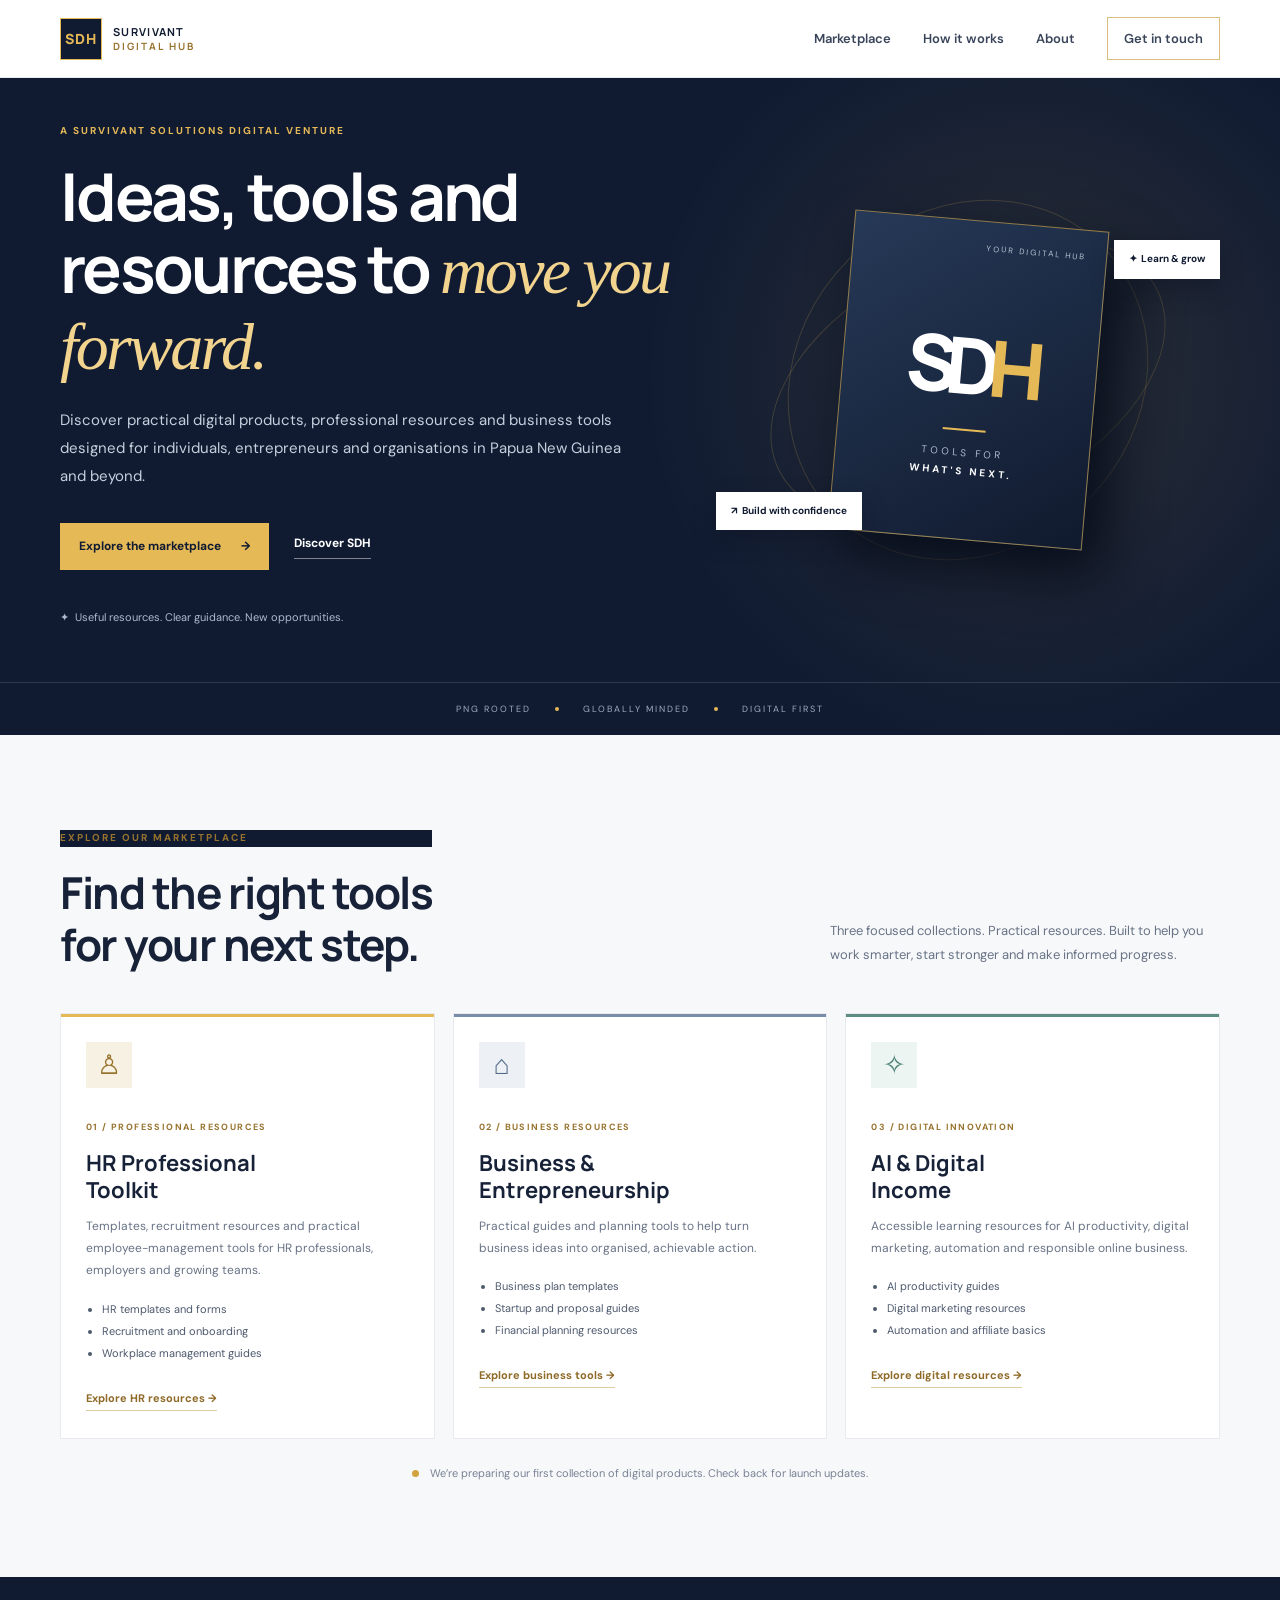
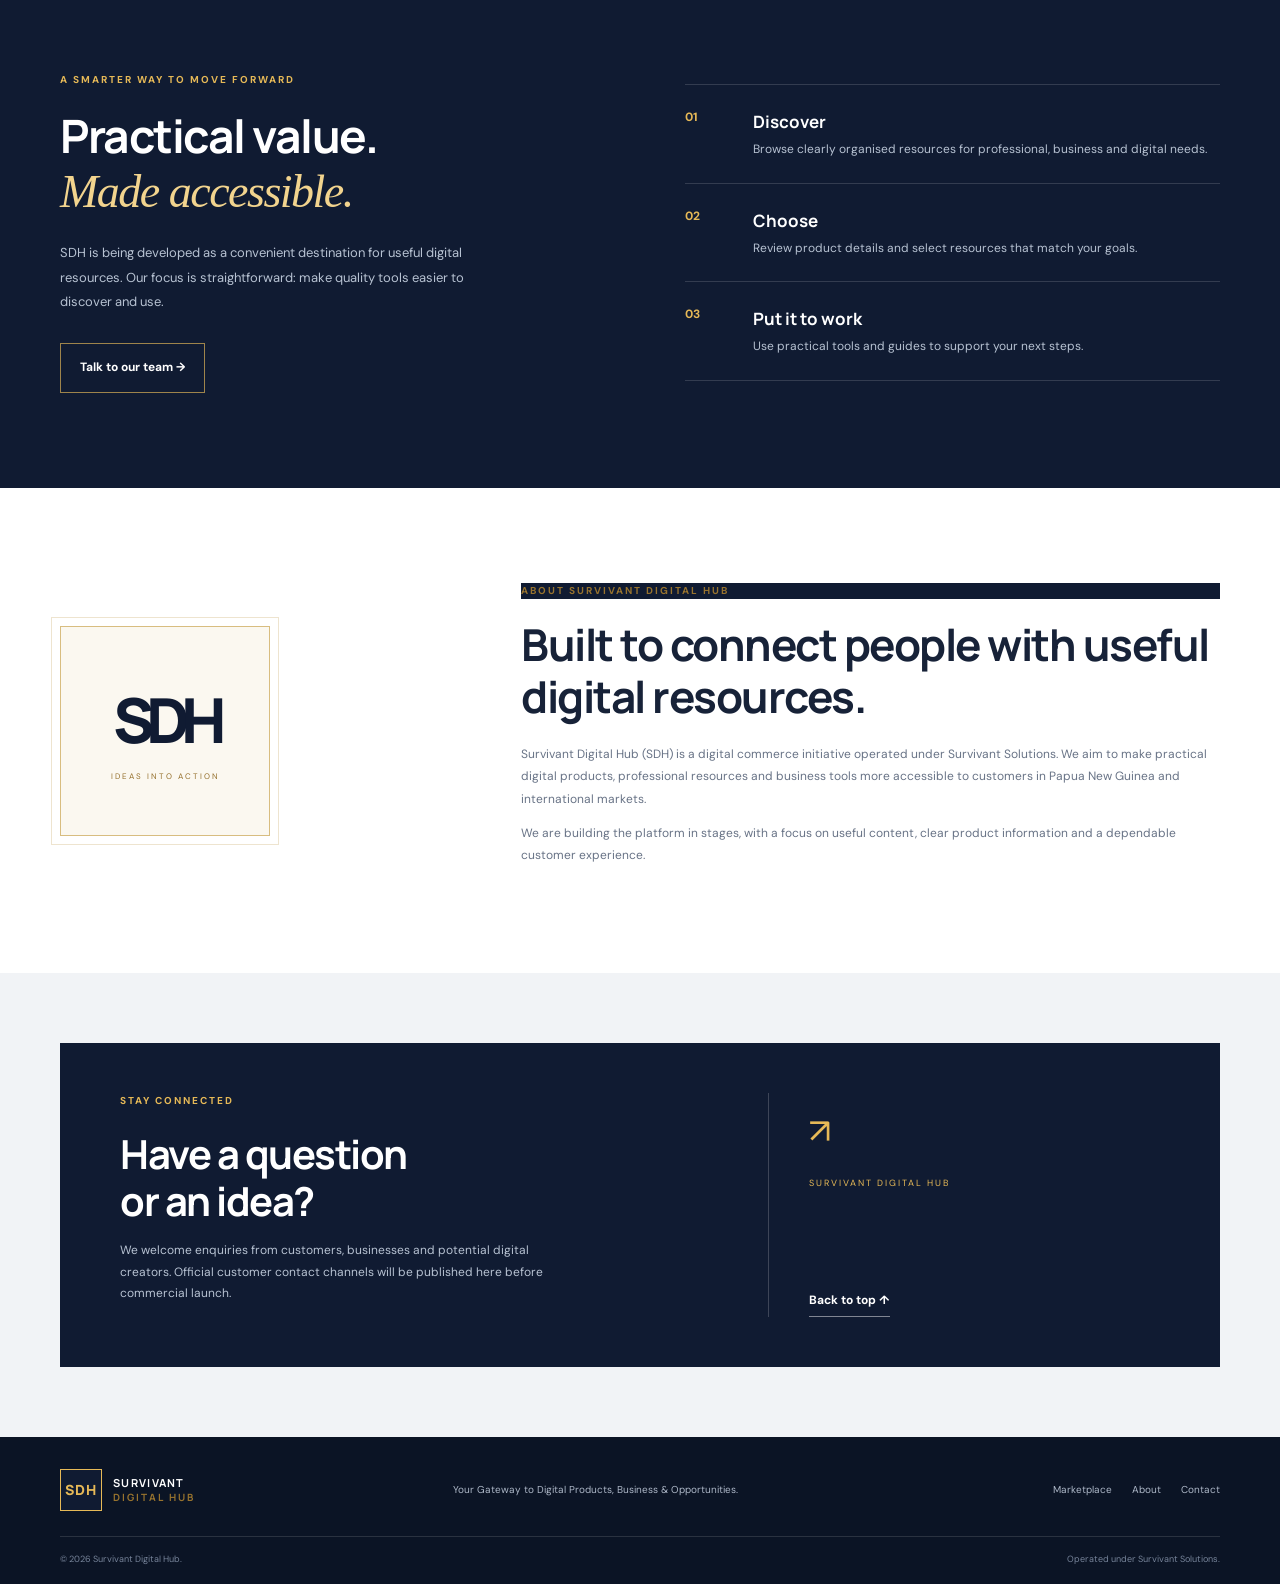
==== index.html @ eb714f16 "Add files via upload" ====
<!doctype html>
<html lang="en">
<head>
<meta charset="utf-8"><meta name="viewport" content="width=device-width, initial-scale=1"><meta name="theme-color" content="#101b32"><meta name="description" content="Survivant Digital Hub — practical digital products, professional resources and business tools for Papua New Guinea and beyond."><title>Survivant Digital Hub | Digital Products, Business & Opportunities</title><link rel="icon" href="favicon.svg" type="image/svg+xml"><link rel="stylesheet" href="style.css"><script src="script.js" defer></script>
</head>
<body><a class="skip" href="#main">Skip to content</a>
<header class="header"><div class="wrap nav"><a class="brand" href="#home"><span class="mark">SDH</span><span>SURVIVANT <b>DIGITAL HUB</b></span></a><button class="toggle" aria-expanded="false" aria-controls="menu" aria-label="Open navigation">☰</button><nav id="menu"><a href="#marketplace">Marketplace</a><a href="#how">How it works</a><a href="#about">About</a><a class="navbutton" href="#contact">Get in touch</a></nav></div></header>
<main id="main"><section class="hero" id="home"><div class="wrap hero-grid"><div><p class="eyebrow">A SURVIVANT SOLUTIONS DIGITAL VENTURE</p><h1>Ideas, tools and resources to <em>move you forward.</em></h1><p class="lead">Discover practical digital products, professional resources and business tools designed for individuals, entrepreneurs and organisations in Papua New Guinea and beyond.</p><div class="actions"><a class="button gold" href="#marketplace">Explore the marketplace <span>→</span></a><a class="under" href="#about">Discover SDH</a></div><p class="note">✦ &nbsp;Useful resources. Clear guidance. New opportunities.</p></div><div class="visual"><div class="orbit one"></div><div class="orbit two"></div><div class="poster"><small>YOUR DIGITAL HUB</small><strong>SD<span>H</span></strong><i></i><label>TOOLS FOR<br><b>WHAT'S NEXT.</b></label></div><div class="float top">✦ &nbsp;Learn & grow</div><div class="float bottom">↗ &nbsp;Build with confidence</div></div></div><div class="strip"><div class="wrap">PNG ROOTED <i></i> GLOBALLY MINDED <i></i> DIGITAL FIRST</div></div></section>
<section class="section" id="marketplace"><div class="wrap"><div class="heading"><div><p class="eyebrow dark">EXPLORE OUR MARKETPLACE</p><h2>Find the right tools<br>for your next step.</h2></div><p>Three focused collections. Practical resources. Built to help you work smarter, start stronger and make informed progress.</p></div><div class="cards"><article class="card hr"><div class="icon">♙</div><small>01 / PROFESSIONAL RESOURCES</small><h3>HR Professional<br>Toolkit</h3><p>Templates, recruitment resources and practical employee-management tools for HR professionals, employers and growing teams.</p><ul><li>HR templates and forms</li><li>Recruitment and onboarding</li><li>Workplace management guides</li></ul><a href="#contact">Explore HR resources →</a></article><article class="card biz"><div class="icon">⌂</div><small>02 / BUSINESS RESOURCES</small><h3>Business &<br>Entrepreneurship</h3><p>Practical guides and planning tools to help turn business ideas into organised, achievable action.</p><ul><li>Business plan templates</li><li>Startup and proposal guides</li><li>Financial planning resources</li></ul><a href="#contact">Explore business tools →</a></article><article class="card ai"><div class="icon">✧</div><small>03 / DIGITAL INNOVATION</small><h3>AI & Digital<br>Income</h3><p>Accessible learning resources for AI productivity, digital marketing, automation and responsible online business.</p><ul><li>AI productivity guides</li><li>Digital marketing resources</li><li>Automation and affiliate basics</li></ul><a href="#contact">Explore digital resources →</a></article></div><p class="launch"><span></span> We’re preparing our first collection of digital products. Check back for launch updates.</p></div></section>
<section class="dark section" id="how"><div class="wrap split"><div><p class="eyebrow">A SMARTER WAY TO MOVE FORWARD</p><h2>Practical value.<br><em>Made accessible.</em></h2><p class="muted">SDH is being developed as a convenient destination for useful digital resources. Our focus is straightforward: make quality tools easier to discover and use.</p><a class="button outline" href="#contact">Talk to our team →</a></div><div class="steps"><article><b>01</b><div><h3>Discover</h3><p>Browse clearly organised resources for professional, business and digital needs.</p></div></article><article><b>02</b><div><h3>Choose</h3><p>Review product details and select resources that match your goals.</p></div></article><article><b>03</b><div><h3>Put it to work</h3><p>Use practical tools and guides to support your next steps.</p></div></article></div></div></section>
<section class="section about" id="about"><div class="wrap about-grid"><div class="seal"><strong>SDH</strong><small>IDEAS INTO ACTION</small></div><div><p class="eyebrow dark">ABOUT SURVIVANT DIGITAL HUB</p><h2>Built to connect people with useful digital resources.</h2><p>Survivant Digital Hub (SDH) is a digital commerce initiative operated under Survivant Solutions. We aim to make practical digital products, professional resources and business tools more accessible to customers in Papua New Guinea and international markets.</p><p>We are building the platform in stages, with a focus on useful content, clear product information and a dependable customer experience.</p></div></div></section>
<section class="contact" id="contact"><div class="wrap contact-box"><div><p class="eyebrow">STAY CONNECTED</p><h2>Have a question<br>or an idea?</h2><p>We welcome enquiries from customers, businesses and potential digital creators. Official customer contact channels will be published here before commercial launch.</p></div><div class="contact-side"><span>↗</span><small>SURVIVANT DIGITAL HUB</small><a class="under" href="#home">Back to top ↑</a></div></div></section></main>
<footer><div class="wrap foot"><a class="brand" href="#home"><span class="mark">SDH</span><span>SURVIVANT <b>DIGITAL HUB</b></span></a><p>Your Gateway to Digital Products, Business & Opportunities.</p><div><a href="#marketplace">Marketplace</a><a href="#about">About</a><a href="#contact">Contact</a></div></div><div class="wrap copyright"><span>© <span id="year"></span> Survivant Digital Hub.</span><span>Operated under Survivant Solutions.</span></div></footer>
</body></html>
---- style.css ----
@import url('https://fonts.googleapis.com/css2?family=DM+Sans:wght@400;500;600;700&family=Manrope:wght@400;500;600;700;800&display=swap');
:root{--navy:#101b32;--gold:#e6b957;--gold2:#f2d48e;--ink:#172238;--muted:#687386;--paper:#f7f8fa}*{box-sizing:border-box}html{scroll-behavior:smooth;scroll-padding-top:80px}body{margin:0;font-family:'DM Sans',Arial,sans-serif;color:var(--ink);line-height:1.65}a{color:inherit;text-decoration:none}.wrap{width:min(1160px,calc(100% - 44px));margin:auto}.skip{position:absolute;left:-9999px}.skip:focus{left:10px;top:10px;background:white;padding:10px;z-index:99}.header{height:78px;position:sticky;top:0;background:white;z-index:10;border-bottom:1px solid #e9ebef}.nav{height:100%;display:flex;align-items:center;justify-content:space-between}.brand{display:flex;align-items:center;gap:11px;font:700 11px Manrope,sans-serif;letter-spacing:1.3px;color:var(--navy)}.brand b{display:block;color:#98732e;font-size:10px;letter-spacing:2px}.mark{height:42px;width:42px;display:grid;place-items:center;background:var(--navy);border:1px solid var(--gold);color:var(--gold);font-weight:800;font-size:14px}.nav nav{display:flex;align-items:center;gap:32px;font-size:13px;font-weight:600;color:#39445a}.nav nav a:hover,footer a:hover{color:#a67b2c}.navbutton{border:1px solid #d9bd7e;padding:10px 16px}.toggle{display:none}.hero{background:var(--navy);color:white;position:relative;overflow:hidden}.hero:before{content:"";position:absolute;inset:0;background:radial-gradient(circle at 80% 45%,#e6b95720,transparent 35%)}.hero-grid{min-height:565px;display:grid;grid-template-columns:1.1fr .9fr;align-items:center;gap:40px;padding-top:45px;padding-bottom:45px;position:relative}.eyebrow{font-size:10px;letter-spacing:2px;font-weight:700;color:var(--gold);margin:0 0 20px}.eyebrow.dark{color:#98732e}h1,h2,h3{font-family:Manrope,'DM Sans',sans-serif}h1{font-size:clamp(42px,5.3vw,66px);line-height:1.1;letter-spacing:-2.7px;margin:0 0 24px}h1 em,h2 em{font-family:Georgia,serif;font-weight:400;color:var(--gold2)}.lead{max-width:570px;color:#c7cfdd;font-size:15px;line-height:1.85}.actions{display:flex;align-items:center;gap:25px;margin-top:32px}.button{display:inline-flex;gap:20px;padding:14px 19px;font-size:12px;font-weight:700}.gold{background:var(--gold);color:var(--navy)}.gold:hover{background:var(--gold2)}.under{font-size:12px;font-weight:700;border-bottom:1px solid #ffffff77;padding-bottom:5px}.note{margin-top:38px;font-size:11px;color:#aeb9cb}.visual{height:410px;display:grid;place-items:center;position:relative}.orbit{position:absolute;border:1px solid #e6b95730;border-radius:50%}.one{width:420px;height:250px;transform:rotate(-25deg)}.two{width:340px;height:380px;transform:rotate(45deg)}.poster{width:255px;height:320px;background:linear-gradient(145deg,#263957,#101a2e);border:1px solid #e6b95799;box-shadow:20px 25px 55px #070d1a;transform:rotate(5deg);display:flex;flex-direction:column;align-items:center;padding:20px}.poster small{align-self:flex-end;font-size:8px;letter-spacing:2px;color:#b7c1d0}.poster strong{font:800 78px Manrope;letter-spacing:-12px;margin-top:57px}.poster strong span{color:var(--gold)}.poster i{width:43px;height:2px;background:var(--gold);margin:12px}.poster label{text-align:center;font-size:10px;letter-spacing:3px;color:#aeb9cb;line-height:1.9}.poster label b{color:white}.float{position:absolute;background:white;color:var(--navy);padding:11px 15px;font-size:10px;font-weight:700;box-shadow:0 10px 25px #080f1e55}.top{right:0;top:65px}.bottom{left:0;bottom:55px}.strip{border-top:1px solid #ffffff20}.strip .wrap{height:52px;display:flex;align-items:center;justify-content:center;gap:24px;font-size:9px;letter-spacing:2px;color:#9eabc0}.strip i{height:4px;width:4px;border-radius:50%;background:var(--gold)}.section{padding:95px 0}.section:not(.dark){background:var(--paper)}.heading{display:flex;justify-content:space-between;align-items:end;gap:40px;margin-bottom:42px}.heading h2,.section h2,.about h2,.contact h2{font-size:clamp(32px,4vw,44px);line-height:1.18;letter-spacing:-1.5px;margin:0}.heading>p{max-width:390px;font-size:13px;color:var(--muted);line-height:1.85;margin-bottom:4px}.cards{display:grid;grid-template-columns:repeat(3,1fr);gap:18px}.card{position:relative;background:white;border:1px solid #e8eaf0;padding:28px 25px;min-height:395px;overflow:hidden}.card:before{content:"";position:absolute;top:0;left:0;right:0;height:3px;background:var(--gold)}.biz:before{background:#778da9}.ai:before{background:#5b8d83}.icon{height:46px;width:46px;display:grid;place-items:center;background:#f7f1e4;color:#98732e;font-size:27px;margin-bottom:24px}.biz .icon{background:#edf1f6;color:#536b89}.ai .icon{background:#edf5f2;color:#4c8175}.card small{font-size:9px;letter-spacing:1.4px;color:#98732e;font-weight:700}.card h3{font-size:22px;line-height:1.2;margin:12px 0}.card p,.about p:not(.eyebrow){font-size:12px;color:var(--muted);line-height:1.85}.card ul{padding-left:16px;color:#4d596d;font-size:11px;line-height:2;margin:16px 0 20px}.card>a{font-size:11px;font-weight:700;color:#8e6927;border-bottom:1px solid #dfcc9f;padding-bottom:5px}.launch{text-align:center;font-size:11px;color:#788294;margin:25px 0 0}.launch span{display:inline-block;width:7px;height:7px;background:#d2a440;border-radius:50%;margin-right:8px}.dark{background:var(--navy);color:white}.split{display:grid;grid-template-columns:1fr 1fr;gap:90px;align-items:center}.dark h2{font-size:46px}.muted{max-width:430px;color:#b7c2d2;font-size:13px;line-height:1.9;margin:22px 0 28px}.outline{border:1px solid #e6b957aa;color:white}.steps{border-top:1px solid #ffffff25}.steps article{display:grid;grid-template-columns:50px 1fr;gap:18px;padding:23px 0;border-bottom:1px solid #ffffff25}.steps b{font-size:12px;color:var(--gold)}.steps h3{font-size:17px;margin:0 0 4px}.steps p{font-size:12px;color:#b7c2d2;margin:0}.about{background:white!important}.about-grid{display:grid;grid-template-columns:.7fr 1.3fr;gap:85px;align-items:center}.seal{height:210px;width:210px;border:1px solid #d8bd80;outline:1px solid #eee4cf;outline-offset:8px;background:#fbf8f0;display:flex;flex-direction:column;align-items:center;justify-content:center}.seal strong{font:800 62px Manrope;letter-spacing:-9px;color:var(--navy)}.seal small{font-size:8px;letter-spacing:2px;color:#96712e;margin-top:8px}.about h2{margin-bottom:20px}.contact{background:#f1f3f6;padding:70px 0}.contact-box{background:var(--navy);color:white;padding:50px 60px;display:grid;grid-template-columns:1.2fr .8fr;gap:60px}.contact h2{font-size:40px}.contact p:not(.eyebrow){font-size:12px;color:#b7c2d2;max-width:430px;line-height:1.8;margin-top:16px}.contact-side{border-left:1px solid #ffffff30;padding:10px 0 0 40px;display:flex;flex-direction:column;align-items:flex-start}.contact-side span{font-size:35px;color:var(--gold)}.contact-side small{font-size:9px;letter-spacing:2px;color:var(--gold);margin:15px 0 40px}.contact-side .under{margin-top:auto}footer{background:#0b1425;color:#aeb8c8;padding:32px 0 17px}.foot{display:grid;grid-template-columns:1fr 1fr 1fr;gap:20px;align-items:center;padding-bottom:25px}.foot .brand{color:white}.foot p{font-size:10px;margin:0}.foot>div{display:flex;justify-content:flex-end;gap:20px;font-size:10px}.copyright{border-top:1px solid #ffffff20;padding-top:15px;display:flex;justify-content:space-between;font-size:9px;color:#77849a}
@media(max-width:800px){.hero-grid{grid-template-columns:1fr .8fr;gap:5px}.visual{transform:scale(.85)}.cards .card{padding:23px 18px}.split{gap:40px}.about-grid{gap:40px}}
@media(max-width:640px){.wrap{width:calc(100% - 36px)}.header{height:68px}.mark{height:38px;width:38px}.brand{font-size:10px}.brand b{font-size:9px}.toggle{display:block;border:0;background:none;font-size:24px;color:var(--navy)}.nav nav{display:none;position:absolute;top:67px;left:0;right:0;background:white;padding:20px 24px;box-shadow:0 12px 22px #101b3218;flex-direction:column;align-items:stretch;gap:16px}.nav nav.open{display:flex}.navbutton{text-align:center}.hero-grid{display:block;padding-top:55px;padding-bottom:20px}h1{font-size:44px;letter-spacing:-2px}.lead{font-size:14px}.visual{height:310px;margin-top:0;transform:scale(.82)}.actions{gap:18px;flex-wrap:wrap}.note{margin-top:25px}.strip .wrap{gap:10px;font-size:7px;letter-spacing:1px}.section{padding:70px 0}.heading{display:block;margin-bottom:28px}.heading h2,.section h2,.about h2{font-size:35px}.heading>p{margin-top:17px}.cards{grid-template-columns:1fr}.card{min-height:0;padding:25px}.split{grid-template-columns:1fr;gap:38px}.dark h2{font-size:39px}.about-grid{grid-template-columns:1fr;gap:38px}.seal{height:165px;width:165px;margin:auto}.seal strong{font-size:52px}.contact{padding:35px 0}.contact-box{grid-template-columns:1fr;padding:35px 25px;gap:25px}.contact h2{font-size:36px}.contact-side{border-left:0;border-top:1px solid #ffffff30;padding:20px 0 0}.contact-side small{margin-bottom:25px}.foot{grid-template-columns:1fr;gap:17px}.foot>div{justify-content:flex-start}.copyright{flex-direction:column;gap:7px}}
@media(prefers-reduced-motion:reduce){html{scroll-behavior:auto}}
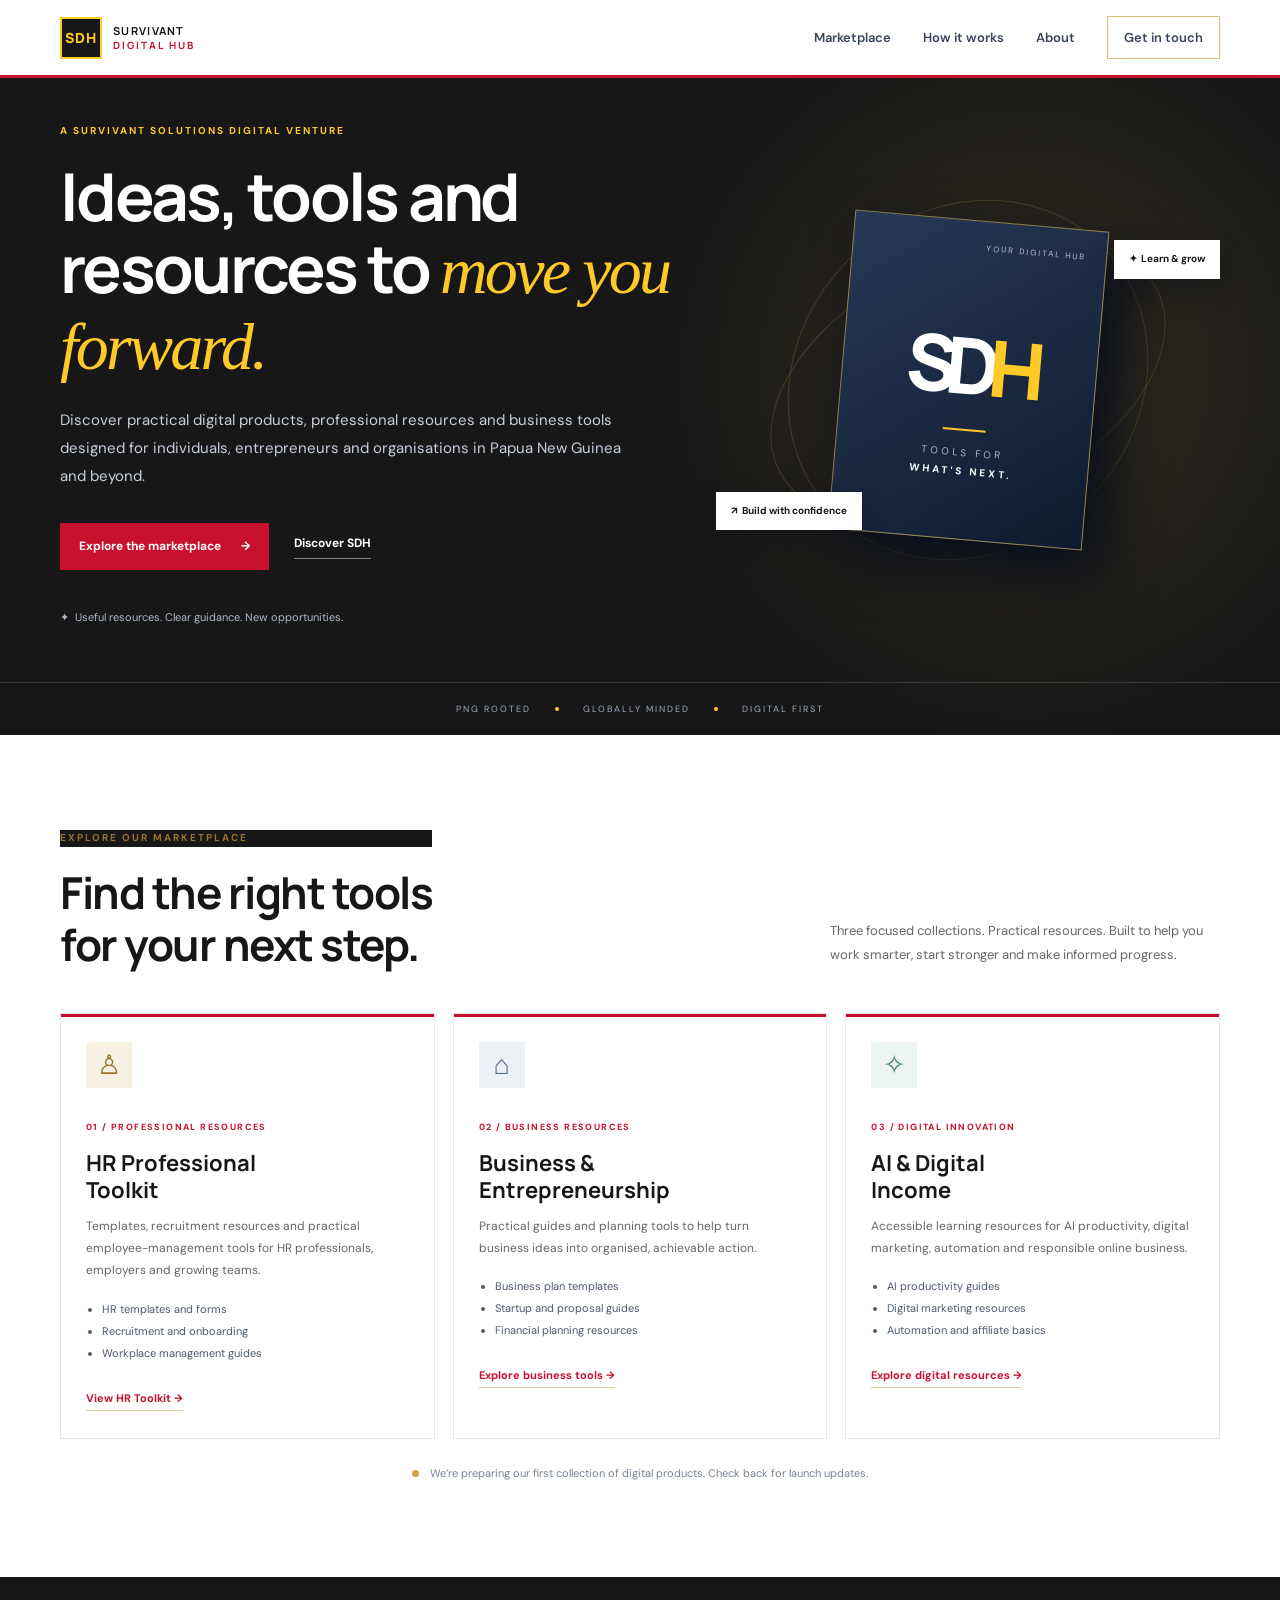
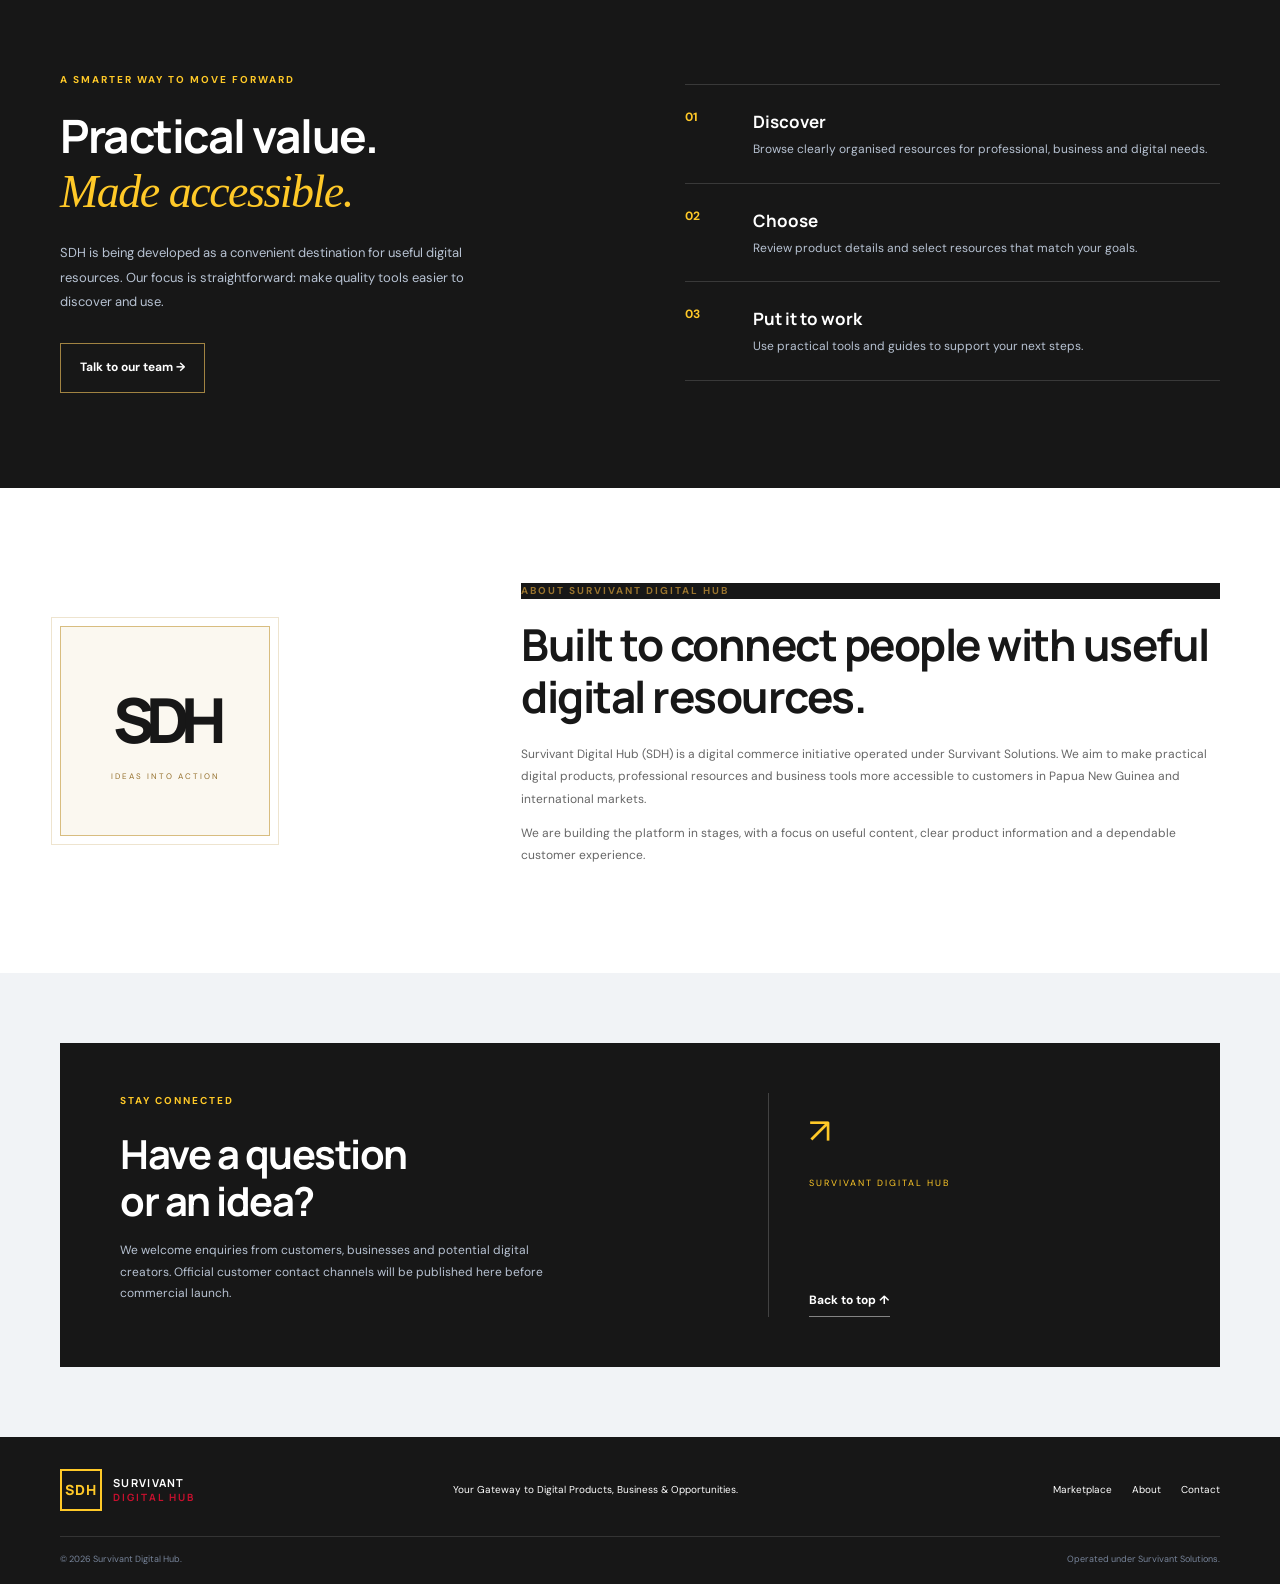
==== commit d4221e93: "Update index.html" ====
--- a/index.html
+++ b/index.html
@@ -6,7 +6,7 @@
 <body><a class="skip" href="#main">Skip to content</a>
 <header class="header"><div class="wrap nav"><a class="brand" href="#home"><span class="mark">SDH</span><span>SURVIVANT <b>DIGITAL HUB</b></span></a><button class="toggle" aria-expanded="false" aria-controls="menu" aria-label="Open navigation">☰</button><nav id="menu"><a href="#marketplace">Marketplace</a><a href="#how">How it works</a><a href="#about">About</a><a class="navbutton" href="#contact">Get in touch</a></nav></div></header>
 <main id="main"><section class="hero" id="home"><div class="wrap hero-grid"><div><p class="eyebrow">A SURVIVANT SOLUTIONS DIGITAL VENTURE</p><h1>Ideas, tools and resources to <em>move you forward.</em></h1><p class="lead">Discover practical digital products, professional resources and business tools designed for individuals, entrepreneurs and organisations in Papua New Guinea and beyond.</p><div class="actions"><a class="button gold" href="#marketplace">Explore the marketplace <span>→</span></a><a class="under" href="#about">Discover SDH</a></div><p class="note">✦ &nbsp;Useful resources. Clear guidance. New opportunities.</p></div><div class="visual"><div class="orbit one"></div><div class="orbit two"></div><div class="poster"><small>YOUR DIGITAL HUB</small><strong>SD<span>H</span></strong><i></i><label>TOOLS FOR<br><b>WHAT'S NEXT.</b></label></div><div class="float top">✦ &nbsp;Learn & grow</div><div class="float bottom">↗ &nbsp;Build with confidence</div></div></div><div class="strip"><div class="wrap">PNG ROOTED <i></i> GLOBALLY MINDED <i></i> DIGITAL FIRST</div></div></section>
-<section class="section" id="marketplace"><div class="wrap"><div class="heading"><div><p class="eyebrow dark">EXPLORE OUR MARKETPLACE</p><h2>Find the right tools<br>for your next step.</h2></div><p>Three focused collections. Practical resources. Built to help you work smarter, start stronger and make informed progress.</p></div><div class="cards"><article class="card hr"><div class="icon">♙</div><small>01 / PROFESSIONAL RESOURCES</small><h3>HR Professional<br>Toolkit</h3><p>Templates, recruitment resources and practical employee-management tools for HR professionals, employers and growing teams.</p><ul><li>HR templates and forms</li><li>Recruitment and onboarding</li><li>Workplace management guides</li></ul><a href="#contact">Explore HR resources →</a></article><article class="card biz"><div class="icon">⌂</div><small>02 / BUSINESS RESOURCES</small><h3>Business &<br>Entrepreneurship</h3><p>Practical guides and planning tools to help turn business ideas into organised, achievable action.</p><ul><li>Business plan templates</li><li>Startup and proposal guides</li><li>Financial planning resources</li></ul><a href="#contact">Explore business tools →</a></article><article class="card ai"><div class="icon">✧</div><small>03 / DIGITAL INNOVATION</small><h3>AI & Digital<br>Income</h3><p>Accessible learning resources for AI productivity, digital marketing, automation and responsible online business.</p><ul><li>AI productivity guides</li><li>Digital marketing resources</li><li>Automation and affiliate basics</li></ul><a href="#contact">Explore digital resources →</a></article></div><p class="launch"><span></span> We’re preparing our first collection of digital products. Check back for launch updates.</p></div></section>
+<section class="section" id="marketplace"><div class="wrap"><div class="heading"><div><p class="eyebrow dark">EXPLORE OUR MARKETPLACE</p><h2>Find the right tools<br>for your next step.</h2></div><p>Three focused collections. Practical resources. Built to help you work smarter, start stronger and make informed progress.</p></div><div class="cards"><article class="card hr"><div class="icon">♙</div><small>01 / PROFESSIONAL RESOURCES</small><h3>HR Professional<br>Toolkit</h3><p>Templates, recruitment resources and practical employee-management tools for HR professionals, employers and growing teams.</p><ul><li>HR templates and forms</li><li>Recruitment and onboarding</li><li>Workplace management guides</li></ul><a href="products.html">View HR Toolkit →</a></article><article class="card biz"><div class="icon">⌂</div><small>02 / BUSINESS RESOURCES</small><h3>Business &<br>Entrepreneurship</h3><p>Practical guides and planning tools to help turn business ideas into organised, achievable action.</p><ul><li>Business plan templates</li><li>Startup and proposal guides</li><li>Financial planning resources</li></ul><a href="#contact">Explore business tools →</a></article><article class="card ai"><div class="icon">✧</div><small>03 / DIGITAL INNOVATION</small><h3>AI & Digital<br>Income</h3><p>Accessible learning resources for AI productivity, digital marketing, automation and responsible online business.</p><ul><li>AI productivity guides</li><li>Digital marketing resources</li><li>Automation and affiliate basics</li></ul><a href="#contact">Explore digital resources →</a></article></div><p class="launch"><span></span> We’re preparing our first collection of digital products. Check back for launch updates.</p></div></section>
 <section class="dark section" id="how"><div class="wrap split"><div><p class="eyebrow">A SMARTER WAY TO MOVE FORWARD</p><h2>Practical value.<br><em>Made accessible.</em></h2><p class="muted">SDH is being developed as a convenient destination for useful digital resources. Our focus is straightforward: make quality tools easier to discover and use.</p><a class="button outline" href="#contact">Talk to our team →</a></div><div class="steps"><article><b>01</b><div><h3>Discover</h3><p>Browse clearly organised resources for professional, business and digital needs.</p></div></article><article><b>02</b><div><h3>Choose</h3><p>Review product details and select resources that match your goals.</p></div></article><article><b>03</b><div><h3>Put it to work</h3><p>Use practical tools and guides to support your next steps.</p></div></article></div></div></section>
 <section class="section about" id="about"><div class="wrap about-grid"><div class="seal"><strong>SDH</strong><small>IDEAS INTO ACTION</small></div><div><p class="eyebrow dark">ABOUT SURVIVANT DIGITAL HUB</p><h2>Built to connect people with useful digital resources.</h2><p>Survivant Digital Hub (SDH) is a digital commerce initiative operated under Survivant Solutions. We aim to make practical digital products, professional resources and business tools more accessible to customers in Papua New Guinea and international markets.</p><p>We are building the platform in stages, with a focus on useful content, clear product information and a dependable customer experience.</p></div></div></section>
 <section class="contact" id="contact"><div class="wrap contact-box"><div><p class="eyebrow">STAY CONNECTED</p><h2>Have a question<br>or an idea?</h2><p>We welcome enquiries from customers, businesses and potential digital creators. Official customer contact channels will be published here before commercial launch.</p></div><div class="contact-side"><span>↗</span><small>SURVIVANT DIGITAL HUB</small><a class="under" href="#home">Back to top ↑</a></div></div></section></main>
--- a/style.css
+++ b/style.css
@@ -2,4 +2,89 @@
 :root{--navy:#101b32;--gold:#e6b957;--gold2:#f2d48e;--ink:#172238;--muted:#687386;--paper:#f7f8fa}*{box-sizing:border-box}html{scroll-behavior:smooth;scroll-padding-top:80px}body{margin:0;font-family:'DM Sans',Arial,sans-serif;color:var(--ink);line-height:1.65}a{color:inherit;text-decoration:none}.wrap{width:min(1160px,calc(100% - 44px));margin:auto}.skip{position:absolute;left:-9999px}.skip:focus{left:10px;top:10px;background:white;padding:10px;z-index:99}.header{height:78px;position:sticky;top:0;background:white;z-index:10;border-bottom:1px solid #e9ebef}.nav{height:100%;display:flex;align-items:center;justify-content:space-between}.brand{display:flex;align-items:center;gap:11px;font:700 11px Manrope,sans-serif;letter-spacing:1.3px;color:var(--navy)}.brand b{display:block;color:#98732e;font-size:10px;letter-spacing:2px}.mark{height:42px;width:42px;display:grid;place-items:center;background:var(--navy);border:1px solid var(--gold);color:var(--gold);font-weight:800;font-size:14px}.nav nav{display:flex;align-items:center;gap:32px;font-size:13px;font-weight:600;color:#39445a}.nav nav a:hover,footer a:hover{color:#a67b2c}.navbutton{border:1px solid #d9bd7e;padding:10px 16px}.toggle{display:none}.hero{background:var(--navy);color:white;position:relative;overflow:hidden}.hero:before{content:"";position:absolute;inset:0;background:radial-gradient(circle at 80% 45%,#e6b95720,transparent 35%)}.hero-grid{min-height:565px;display:grid;grid-template-columns:1.1fr .9fr;align-items:center;gap:40px;padding-top:45px;padding-bottom:45px;position:relative}.eyebrow{font-size:10px;letter-spacing:2px;font-weight:700;color:var(--gold);margin:0 0 20px}.eyebrow.dark{color:#98732e}h1,h2,h3{font-family:Manrope,'DM Sans',sans-serif}h1{font-size:clamp(42px,5.3vw,66px);line-height:1.1;letter-spacing:-2.7px;margin:0 0 24px}h1 em,h2 em{font-family:Georgia,serif;font-weight:400;color:var(--gold2)}.lead{max-width:570px;color:#c7cfdd;font-size:15px;line-height:1.85}.actions{display:flex;align-items:center;gap:25px;margin-top:32px}.button{display:inline-flex;gap:20px;padding:14px 19px;font-size:12px;font-weight:700}.gold{background:var(--gold);color:var(--navy)}.gold:hover{background:var(--gold2)}.under{font-size:12px;font-weight:700;border-bottom:1px solid #ffffff77;padding-bottom:5px}.note{margin-top:38px;font-size:11px;color:#aeb9cb}.visual{height:410px;display:grid;place-items:center;position:relative}.orbit{position:absolute;border:1px solid #e6b95730;border-radius:50%}.one{width:420px;height:250px;transform:rotate(-25deg)}.two{width:340px;height:380px;transform:rotate(45deg)}.poster{width:255px;height:320px;background:linear-gradient(145deg,#263957,#101a2e);border:1px solid #e6b95799;box-shadow:20px 25px 55px #070d1a;transform:rotate(5deg);display:flex;flex-direction:column;align-items:center;padding:20px}.poster small{align-self:flex-end;font-size:8px;letter-spacing:2px;color:#b7c1d0}.poster strong{font:800 78px Manrope;letter-spacing:-12px;margin-top:57px}.poster strong span{color:var(--gold)}.poster i{width:43px;height:2px;background:var(--gold);margin:12px}.poster label{text-align:center;font-size:10px;letter-spacing:3px;color:#aeb9cb;line-height:1.9}.poster label b{color:white}.float{position:absolute;background:white;color:var(--navy);padding:11px 15px;font-size:10px;font-weight:700;box-shadow:0 10px 25px #080f1e55}.top{right:0;top:65px}.bottom{left:0;bottom:55px}.strip{border-top:1px solid #ffffff20}.strip .wrap{height:52px;display:flex;align-items:center;justify-content:center;gap:24px;font-size:9px;letter-spacing:2px;color:#9eabc0}.strip i{height:4px;width:4px;border-radius:50%;background:var(--gold)}.section{padding:95px 0}.section:not(.dark){background:var(--paper)}.heading{display:flex;justify-content:space-between;align-items:end;gap:40px;margin-bottom:42px}.heading h2,.section h2,.about h2,.contact h2{font-size:clamp(32px,4vw,44px);line-height:1.18;letter-spacing:-1.5px;margin:0}.heading>p{max-width:390px;font-size:13px;color:var(--muted);line-height:1.85;margin-bottom:4px}.cards{display:grid;grid-template-columns:repeat(3,1fr);gap:18px}.card{position:relative;background:white;border:1px solid #e8eaf0;padding:28px 25px;min-height:395px;overflow:hidden}.card:before{content:"";position:absolute;top:0;left:0;right:0;height:3px;background:var(--gold)}.biz:before{background:#778da9}.ai:before{background:#5b8d83}.icon{height:46px;width:46px;display:grid;place-items:center;background:#f7f1e4;color:#98732e;font-size:27px;margin-bottom:24px}.biz .icon{background:#edf1f6;color:#536b89}.ai .icon{background:#edf5f2;color:#4c8175}.card small{font-size:9px;letter-spacing:1.4px;color:#98732e;font-weight:700}.card h3{font-size:22px;line-height:1.2;margin:12px 0}.card p,.about p:not(.eyebrow){font-size:12px;color:var(--muted);line-height:1.85}.card ul{padding-left:16px;color:#4d596d;font-size:11px;line-height:2;margin:16px 0 20px}.card>a{font-size:11px;font-weight:700;color:#8e6927;border-bottom:1px solid #dfcc9f;padding-bottom:5px}.launch{text-align:center;font-size:11px;color:#788294;margin:25px 0 0}.launch span{display:inline-block;width:7px;height:7px;background:#d2a440;border-radius:50%;margin-right:8px}.dark{background:var(--navy);color:white}.split{display:grid;grid-template-columns:1fr 1fr;gap:90px;align-items:center}.dark h2{font-size:46px}.muted{max-width:430px;color:#b7c2d2;font-size:13px;line-height:1.9;margin:22px 0 28px}.outline{border:1px solid #e6b957aa;color:white}.steps{border-top:1px solid #ffffff25}.steps article{display:grid;grid-template-columns:50px 1fr;gap:18px;padding:23px 0;border-bottom:1px solid #ffffff25}.steps b{font-size:12px;color:var(--gold)}.steps h3{font-size:17px;margin:0 0 4px}.steps p{font-size:12px;color:#b7c2d2;margin:0}.about{background:white!important}.about-grid{display:grid;grid-template-columns:.7fr 1.3fr;gap:85px;align-items:center}.seal{height:210px;width:210px;border:1px solid #d8bd80;outline:1px solid #eee4cf;outline-offset:8px;background:#fbf8f0;display:flex;flex-direction:column;align-items:center;justify-content:center}.seal strong{font:800 62px Manrope;letter-spacing:-9px;color:var(--navy)}.seal small{font-size:8px;letter-spacing:2px;color:#96712e;margin-top:8px}.about h2{margin-bottom:20px}.contact{background:#f1f3f6;padding:70px 0}.contact-box{background:var(--navy);color:white;padding:50px 60px;display:grid;grid-template-columns:1.2fr .8fr;gap:60px}.contact h2{font-size:40px}.contact p:not(.eyebrow){font-size:12px;color:#b7c2d2;max-width:430px;line-height:1.8;margin-top:16px}.contact-side{border-left:1px solid #ffffff30;padding:10px 0 0 40px;display:flex;flex-direction:column;align-items:flex-start}.contact-side span{font-size:35px;color:var(--gold)}.contact-side small{font-size:9px;letter-spacing:2px;color:var(--gold);margin:15px 0 40px}.contact-side .under{margin-top:auto}footer{background:#0b1425;color:#aeb8c8;padding:32px 0 17px}.foot{display:grid;grid-template-columns:1fr 1fr 1fr;gap:20px;align-items:center;padding-bottom:25px}.foot .brand{color:white}.foot p{font-size:10px;margin:0}.foot>div{display:flex;justify-content:flex-end;gap:20px;font-size:10px}.copyright{border-top:1px solid #ffffff20;padding-top:15px;display:flex;justify-content:space-between;font-size:9px;color:#77849a}
 @media(max-width:800px){.hero-grid{grid-template-columns:1fr .8fr;gap:5px}.visual{transform:scale(.85)}.cards .card{padding:23px 18px}.split{gap:40px}.about-grid{gap:40px}}
 @media(max-width:640px){.wrap{width:calc(100% - 36px)}.header{height:68px}.mark{height:38px;width:38px}.brand{font-size:10px}.brand b{font-size:9px}.toggle{display:block;border:0;background:none;font-size:24px;color:var(--navy)}.nav nav{display:none;position:absolute;top:67px;left:0;right:0;background:white;padding:20px 24px;box-shadow:0 12px 22px #101b3218;flex-direction:column;align-items:stretch;gap:16px}.nav nav.open{display:flex}.navbutton{text-align:center}.hero-grid{display:block;padding-top:55px;padding-bottom:20px}h1{font-size:44px;letter-spacing:-2px}.lead{font-size:14px}.visual{height:310px;margin-top:0;transform:scale(.82)}.actions{gap:18px;flex-wrap:wrap}.note{margin-top:25px}.strip .wrap{gap:10px;font-size:7px;letter-spacing:1px}.section{padding:70px 0}.heading{display:block;margin-bottom:28px}.heading h2,.section h2,.about h2{font-size:35px}.heading>p{margin-top:17px}.cards{grid-template-columns:1fr}.card{min-height:0;padding:25px}.split{grid-template-columns:1fr;gap:38px}.dark h2{font-size:39px}.about-grid{grid-template-columns:1fr;gap:38px}.seal{height:165px;width:165px;margin:auto}.seal strong{font-size:52px}.contact{padding:35px 0}.contact-box{grid-template-columns:1fr;padding:35px 25px;gap:25px}.contact h2{font-size:36px}.contact-side{border-left:0;border-top:1px solid #ffffff30;padding:20px 0 0}.contact-side small{margin-bottom:25px}.foot{grid-template-columns:1fr;gap:17px}.foot>div{justify-content:flex-start}.copyright{flex-direction:column;gap:7px}}
-@media(prefers-reduced-motion:reduce){html{scroll-behavior:auto}}
+@media(prefers-reduced-motion:reduce){html{scroll-behavior:auto}}/* SURVIVANT DIGITAL HUB - OFFICIAL BRAND COLOURS */
+
+:root {
+  --navy: #171717;
+  --gold: #FFC928;
+  --gold2: #FFD95C;
+  --ink: #171717;
+  --muted: #666666;
+  --paper: #FFFFFF;
+}
+
+/* Header */
+.header {
+  background: #FFFFFF;
+  border-bottom: 3px solid #C8102E;
+}
+
+.brand {
+  color: #171717;
+}
+
+.brand b {
+  color: #C8102E;
+}
+
+.mark {
+  background: #171717;
+  color: #FFC928;
+  border: 2px solid #FFC928;
+}
+
+/* Hero and dark sections */
+.hero,
+.dark {
+  background: #171717;
+  color: #FFFFFF;
+}
+
+h1 em,
+h2 em {
+  color: #FFC928;
+}
+
+/* Buttons */
+.gold {
+  background: #C8102E;
+  color: #FFFFFF;
+}
+
+.gold:hover {
+  background: #A50D25;
+}
+
+/* Product cards */
+.card {
+  background: #FFFFFF;
+  border: 1px solid #E5E5E5;
+}
+
+.card:before,
+.biz:before,
+.ai:before {
+  background: #C8102E;
+}
+
+.card small,
+.card > a {
+  color: #C8102E;
+}
+
+/* About section */
+.about {
+  background: #FFFFFF !important;
+}
+
+/* Contact */
+.contact-box {
+  background: #171717;
+  color: #FFFFFF;
+}
+
+/* Footer */
+footer {
+  background: #171717;
+  color: #FFFFFF;
+}
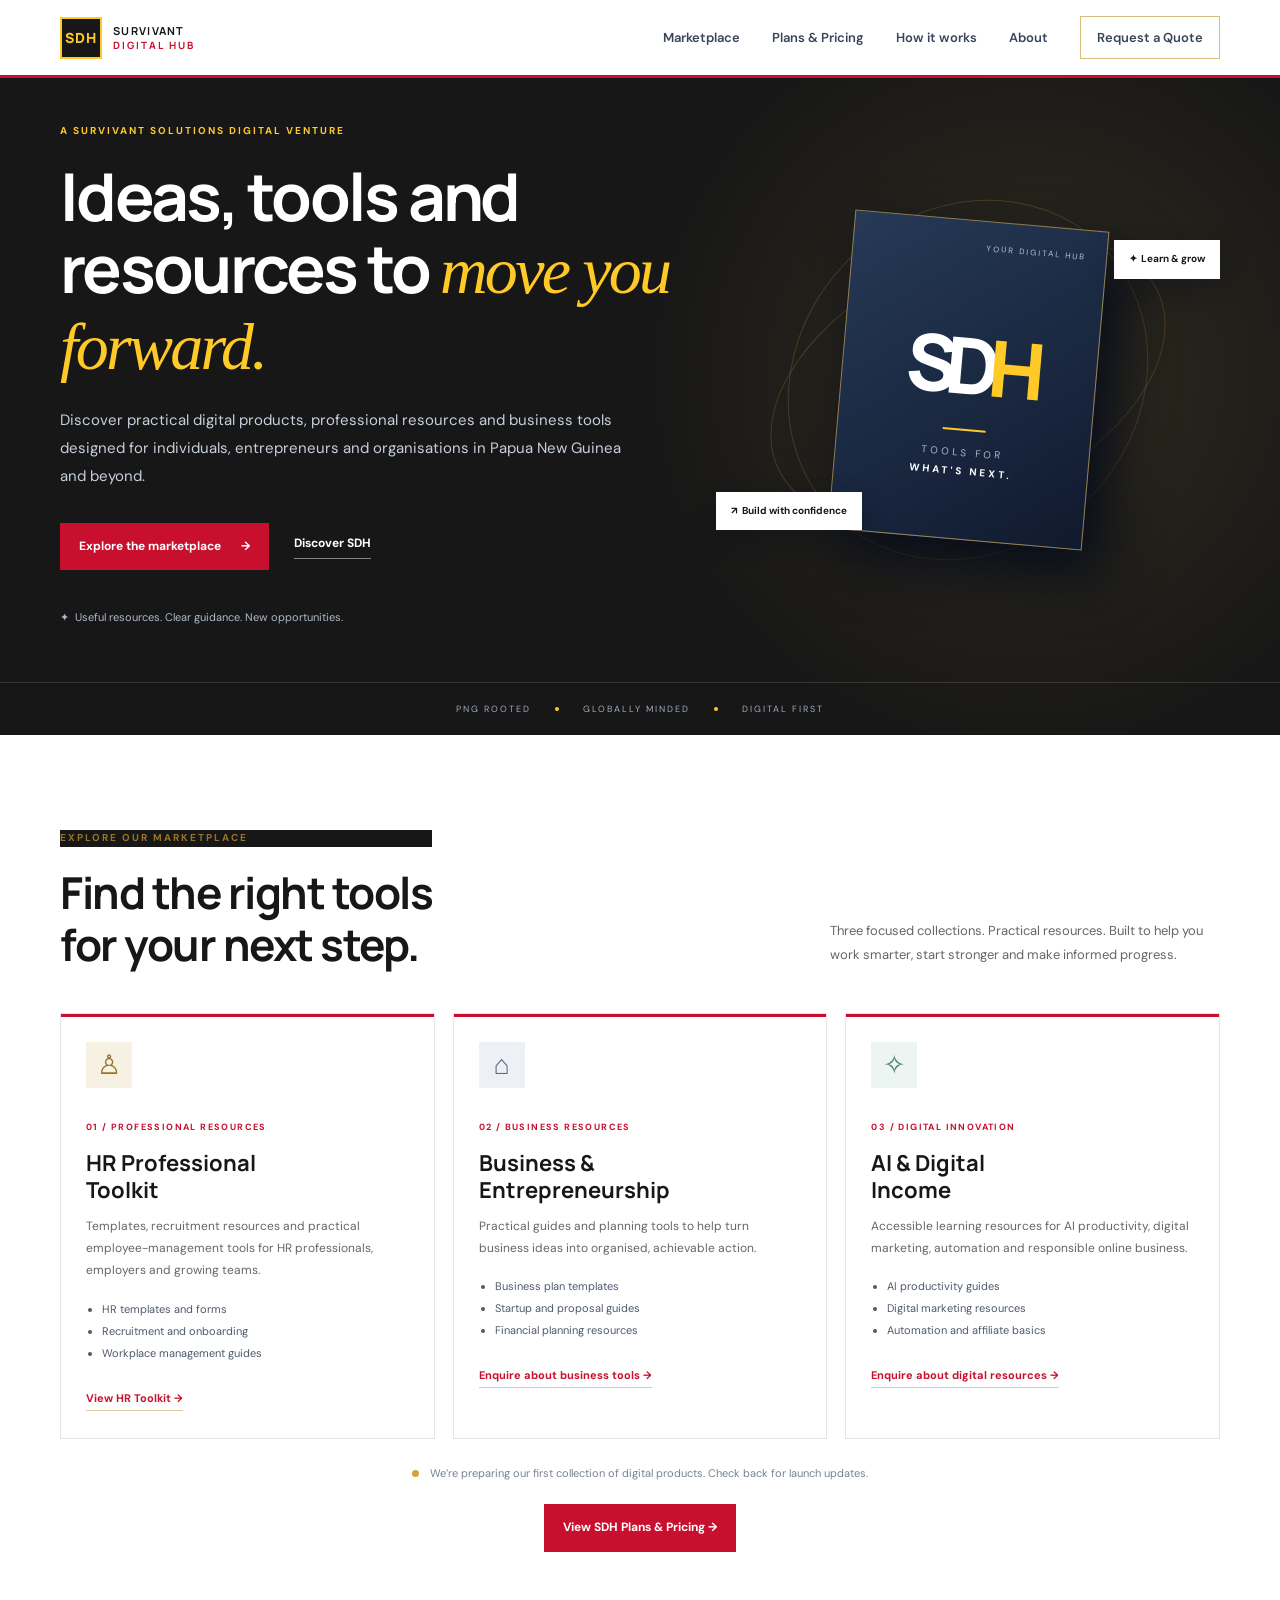
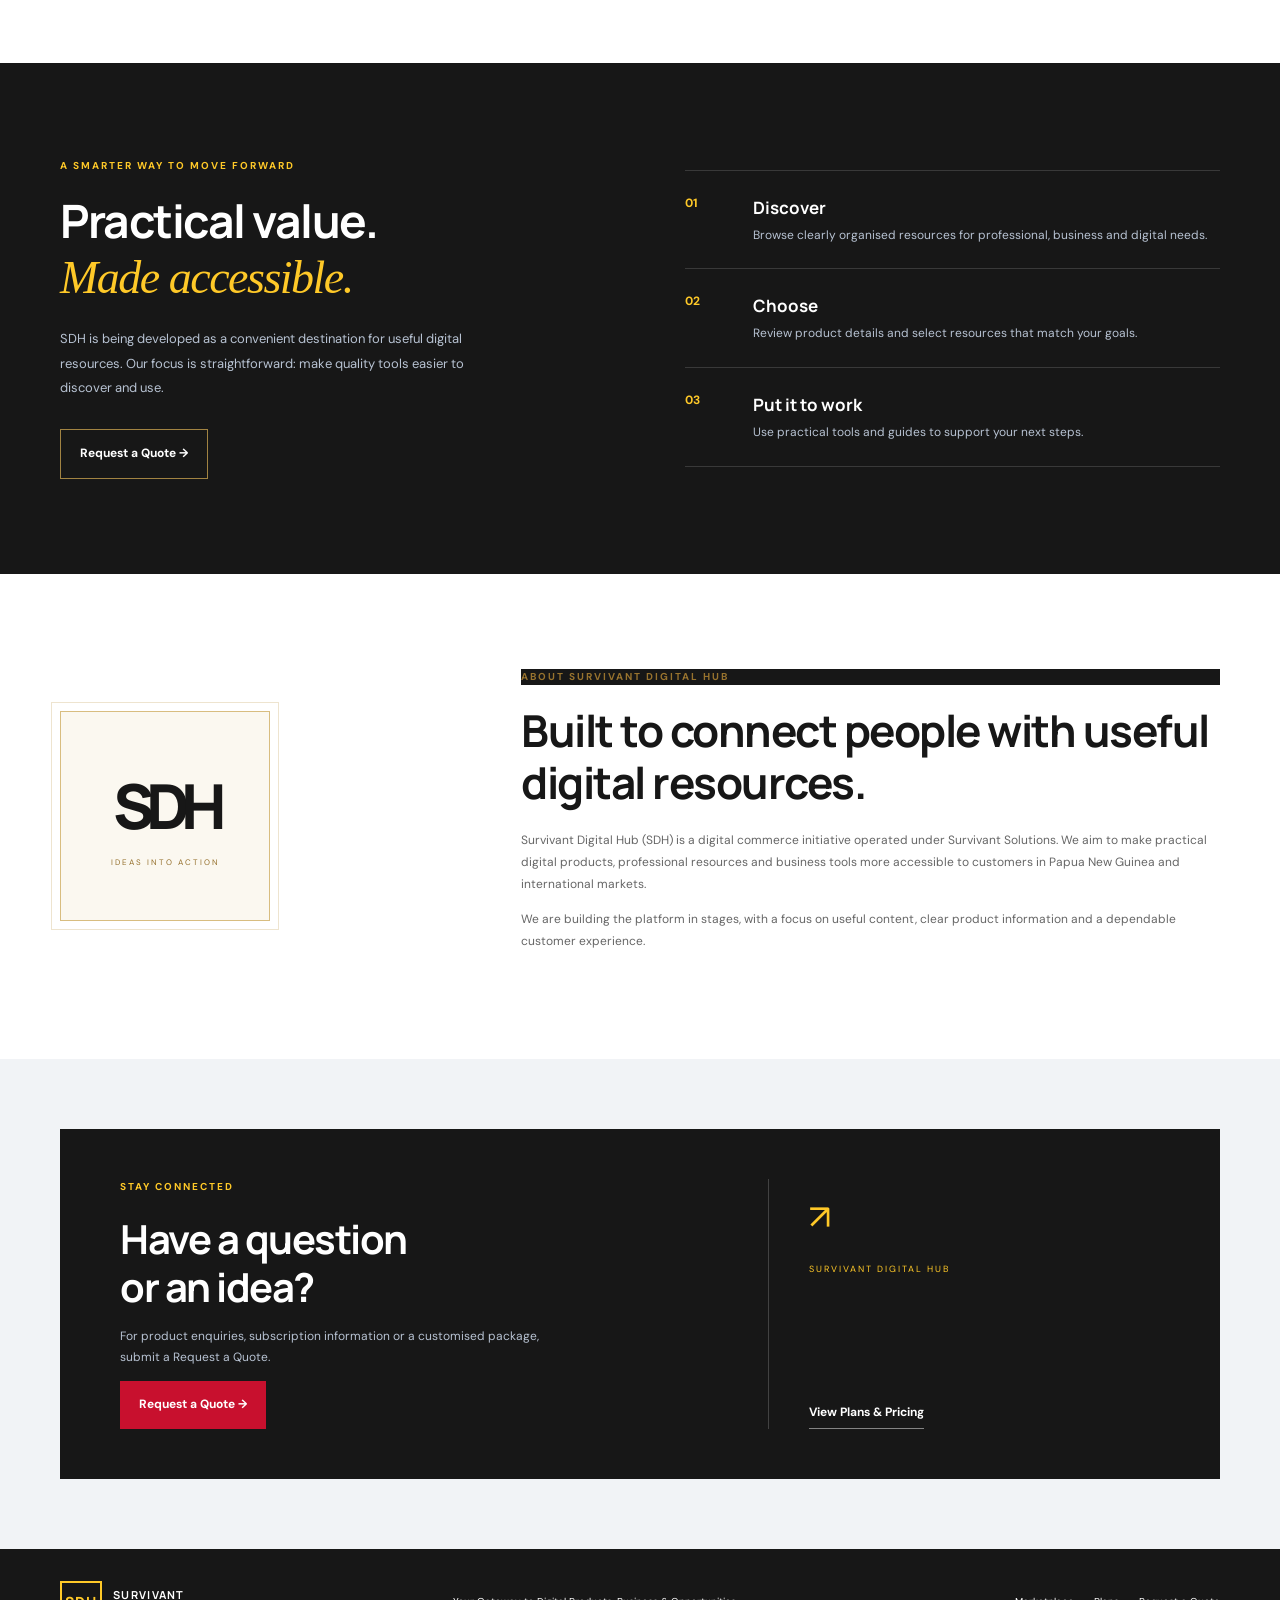
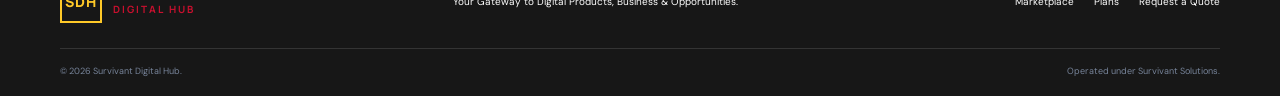
==== commit 0df9f2fd: "Add files via upload" ====
--- a/index.html
+++ b/index.html
@@ -4,11 +4,13 @@
 <meta charset="utf-8"><meta name="viewport" content="width=device-width, initial-scale=1"><meta name="theme-color" content="#101b32"><meta name="description" content="Survivant Digital Hub — practical digital products, professional resources and business tools for Papua New Guinea and beyond."><title>Survivant Digital Hub | Digital Products, Business & Opportunities</title><link rel="icon" href="favicon.svg" type="image/svg+xml"><link rel="stylesheet" href="style.css"><script src="script.js" defer></script>
 </head>
 <body><a class="skip" href="#main">Skip to content</a>
-<header class="header"><div class="wrap nav"><a class="brand" href="#home"><span class="mark">SDH</span><span>SURVIVANT <b>DIGITAL HUB</b></span></a><button class="toggle" aria-expanded="false" aria-controls="menu" aria-label="Open navigation">☰</button><nav id="menu"><a href="#marketplace">Marketplace</a><a href="#how">How it works</a><a href="#about">About</a><a class="navbutton" href="#contact">Get in touch</a></nav></div></header>
-<main id="main"><section class="hero" id="home"><div class="wrap hero-grid"><div><p class="eyebrow">A SURVIVANT SOLUTIONS DIGITAL VENTURE</p><h1>Ideas, tools and resources to <em>move you forward.</em></h1><p class="lead">Discover practical digital products, professional resources and business tools designed for individuals, entrepreneurs and organisations in Papua New Guinea and beyond.</p><div class="actions"><a class="button gold" href="#marketplace">Explore the marketplace <span>→</span></a><a class="under" href="#about">Discover SDH</a></div><p class="note">✦ &nbsp;Useful resources. Clear guidance. New opportunities.</p></div><div class="visual"><div class="orbit one"></div><div class="orbit two"></div><div class="poster"><small>YOUR DIGITAL HUB</small><strong>SD<span>H</span></strong><i></i><label>TOOLS FOR<br><b>WHAT'S NEXT.</b></label></div><div class="float top">✦ &nbsp;Learn & grow</div><div class="float bottom">↗ &nbsp;Build with confidence</div></div></div><div class="strip"><div class="wrap">PNG ROOTED <i></i> GLOBALLY MINDED <i></i> DIGITAL FIRST</div></div></section>
-<section class="section" id="marketplace"><div class="wrap"><div class="heading"><div><p class="eyebrow dark">EXPLORE OUR MARKETPLACE</p><h2>Find the right tools<br>for your next step.</h2></div><p>Three focused collections. Practical resources. Built to help you work smarter, start stronger and make informed progress.</p></div><div class="cards"><article class="card hr"><div class="icon">♙</div><small>01 / PROFESSIONAL RESOURCES</small><h3>HR Professional<br>Toolkit</h3><p>Templates, recruitment resources and practical employee-management tools for HR professionals, employers and growing teams.</p><ul><li>HR templates and forms</li><li>Recruitment and onboarding</li><li>Workplace management guides</li></ul><a href="products.html">View HR Toolkit →</a></article><article class="card biz"><div class="icon">⌂</div><small>02 / BUSINESS RESOURCES</small><h3>Business &<br>Entrepreneurship</h3><p>Practical guides and planning tools to help turn business ideas into organised, achievable action.</p><ul><li>Business plan templates</li><li>Startup and proposal guides</li><li>Financial planning resources</li></ul><a href="#contact">Explore business tools →</a></article><article class="card ai"><div class="icon">✧</div><small>03 / DIGITAL INNOVATION</small><h3>AI & Digital<br>Income</h3><p>Accessible learning resources for AI productivity, digital marketing, automation and responsible online business.</p><ul><li>AI productivity guides</li><li>Digital marketing resources</li><li>Automation and affiliate basics</li></ul><a href="#contact">Explore digital resources →</a></article></div><p class="launch"><span></span> We’re preparing our first collection of digital products. Check back for launch updates.</p></div></section>
-<section class="dark section" id="how"><div class="wrap split"><div><p class="eyebrow">A SMARTER WAY TO MOVE FORWARD</p><h2>Practical value.<br><em>Made accessible.</em></h2><p class="muted">SDH is being developed as a convenient destination for useful digital resources. Our focus is straightforward: make quality tools easier to discover and use.</p><a class="button outline" href="#contact">Talk to our team →</a></div><div class="steps"><article><b>01</b><div><h3>Discover</h3><p>Browse clearly organised resources for professional, business and digital needs.</p></div></article><article><b>02</b><div><h3>Choose</h3><p>Review product details and select resources that match your goals.</p></div></article><article><b>03</b><div><h3>Put it to work</h3><p>Use practical tools and guides to support your next steps.</p></div></article></div></div></section>
+<header class="header"><div class="wrap nav"><a class="brand" href="index.html"><span class="mark">SDH</span><span>SURVIVANT <b>DIGITAL HUB</b></span></a><button class="toggle" aria-expanded="false" aria-controls="menu" aria-label="Open navigation">☰</button><nav id="menu"><a href="index.html#marketplace">Marketplace</a><a href="plans.html">Plans & Pricing</a><a href="index.html#how">How it works</a><a href="index.html#about">About</a><a class="navbutton" href="quote.html">Request a Quote</a></nav></div></header>
+<main id="main">
+<section class="hero" id="home"><div class="wrap hero-grid"><div><p class="eyebrow">A SURVIVANT SOLUTIONS DIGITAL VENTURE</p><h1>Ideas, tools and resources to <em>move you forward.</em></h1><p class="lead">Discover practical digital products, professional resources and business tools designed for individuals, entrepreneurs and organisations in Papua New Guinea and beyond.</p><div class="actions"><a class="button gold" href="#marketplace">Explore the marketplace <span>→</span></a><a class="under" href="#about">Discover SDH</a></div><p class="note">✦ &nbsp;Useful resources. Clear guidance. New opportunities.</p></div><div class="visual"><div class="orbit one"></div><div class="orbit two"></div><div class="poster"><small>YOUR DIGITAL HUB</small><strong>SD<span>H</span></strong><i></i><label>TOOLS FOR<br><b>WHAT'S NEXT.</b></label></div><div class="float top">✦ &nbsp;Learn & grow</div><div class="float bottom">↗ &nbsp;Build with confidence</div></div></div><div class="strip"><div class="wrap">PNG ROOTED <i></i> GLOBALLY MINDED <i></i> DIGITAL FIRST</div></div></section>
+<section class="section" id="marketplace"><div class="wrap"><div class="heading"><div><p class="eyebrow dark">EXPLORE OUR MARKETPLACE</p><h2>Find the right tools<br>for your next step.</h2></div><p>Three focused collections. Practical resources. Built to help you work smarter, start stronger and make informed progress.</p></div><div class="cards"><article class="card hr"><div class="icon">♙</div><small>01 / PROFESSIONAL RESOURCES</small><h3>HR Professional<br>Toolkit</h3><p>Templates, recruitment resources and practical employee-management tools for HR professionals, employers and growing teams.</p><ul><li>HR templates and forms</li><li>Recruitment and onboarding</li><li>Workplace management guides</li></ul><a href="products.html">View HR Toolkit →</a></article><article class="card biz"><div class="icon">⌂</div><small>02 / BUSINESS RESOURCES</small><h3>Business &<br>Entrepreneurship</h3><p>Practical guides and planning tools to help turn business ideas into organised, achievable action.</p><ul><li>Business plan templates</li><li>Startup and proposal guides</li><li>Financial planning resources</li></ul><a href="quote.html?plan=Other">Enquire about business tools →</a></article><article class="card ai"><div class="icon">✧</div><small>03 / DIGITAL INNOVATION</small><h3>AI & Digital<br>Income</h3><p>Accessible learning resources for AI productivity, digital marketing, automation and responsible online business.</p><ul><li>AI productivity guides</li><li>Digital marketing resources</li><li>Automation and affiliate basics</li></ul><a href="quote.html?plan=Other">Enquire about digital resources →</a></article></div><p class="launch"><span></span> We’re preparing our first collection of digital products. Check back for launch updates.</p><p style="text-align:center;margin-top:22px"><a class="button gold" href="plans.html">View SDH Plans & Pricing →</a></p></div></section>
+<section class="dark section" id="how"><div class="wrap split"><div><p class="eyebrow">A SMARTER WAY TO MOVE FORWARD</p><h2>Practical value.<br><em>Made accessible.</em></h2><p class="muted">SDH is being developed as a convenient destination for useful digital resources. Our focus is straightforward: make quality tools easier to discover and use.</p><a class="button outline" href="quote.html">Request a Quote →</a></div><div class="steps"><article><b>01</b><div><h3>Discover</h3><p>Browse clearly organised resources for professional, business and digital needs.</p></div></article><article><b>02</b><div><h3>Choose</h3><p>Review product details and select resources that match your goals.</p></div></article><article><b>03</b><div><h3>Put it to work</h3><p>Use practical tools and guides to support your next steps.</p></div></article></div></div></section>
 <section class="section about" id="about"><div class="wrap about-grid"><div class="seal"><strong>SDH</strong><small>IDEAS INTO ACTION</small></div><div><p class="eyebrow dark">ABOUT SURVIVANT DIGITAL HUB</p><h2>Built to connect people with useful digital resources.</h2><p>Survivant Digital Hub (SDH) is a digital commerce initiative operated under Survivant Solutions. We aim to make practical digital products, professional resources and business tools more accessible to customers in Papua New Guinea and international markets.</p><p>We are building the platform in stages, with a focus on useful content, clear product information and a dependable customer experience.</p></div></div></section>
-<section class="contact" id="contact"><div class="wrap contact-box"><div><p class="eyebrow">STAY CONNECTED</p><h2>Have a question<br>or an idea?</h2><p>We welcome enquiries from customers, businesses and potential digital creators. Official customer contact channels will be published here before commercial launch.</p></div><div class="contact-side"><span>↗</span><small>SURVIVANT DIGITAL HUB</small><a class="under" href="#home">Back to top ↑</a></div></div></section></main>
-<footer><div class="wrap foot"><a class="brand" href="#home"><span class="mark">SDH</span><span>SURVIVANT <b>DIGITAL HUB</b></span></a><p>Your Gateway to Digital Products, Business & Opportunities.</p><div><a href="#marketplace">Marketplace</a><a href="#about">About</a><a href="#contact">Contact</a></div></div><div class="wrap copyright"><span>© <span id="year"></span> Survivant Digital Hub.</span><span>Operated under Survivant Solutions.</span></div></footer>
-</body></html>
+<section class="contact" id="contact"><div class="wrap contact-box"><div><p class="eyebrow">STAY CONNECTED</p><h2>Have a question<br>or an idea?</h2><p>For product enquiries, subscription information or a customised package, submit a Request a Quote.</p><a class="button gold" href="quote.html">Request a Quote →</a></div><div class="contact-side"><span>↗</span><small>SURVIVANT DIGITAL HUB</small><a class="under" href="plans.html">View Plans & Pricing</a></div></div></section>
+</main>
+<footer><div class="wrap foot"><a class="brand" href="index.html"><span class="mark">SDH</span><span>SURVIVANT <b>DIGITAL HUB</b></span></a><p>Your Gateway to Digital Products, Business & Opportunities.</p><div><a href="index.html#marketplace">Marketplace</a><a href="plans.html">Plans</a><a href="quote.html">Request a Quote</a></div></div><div class="wrap copyright"><span>© <span id="year"></span> Survivant Digital Hub.</span><span>Operated under Survivant Solutions.</span></div></footer>
+</body></html>
